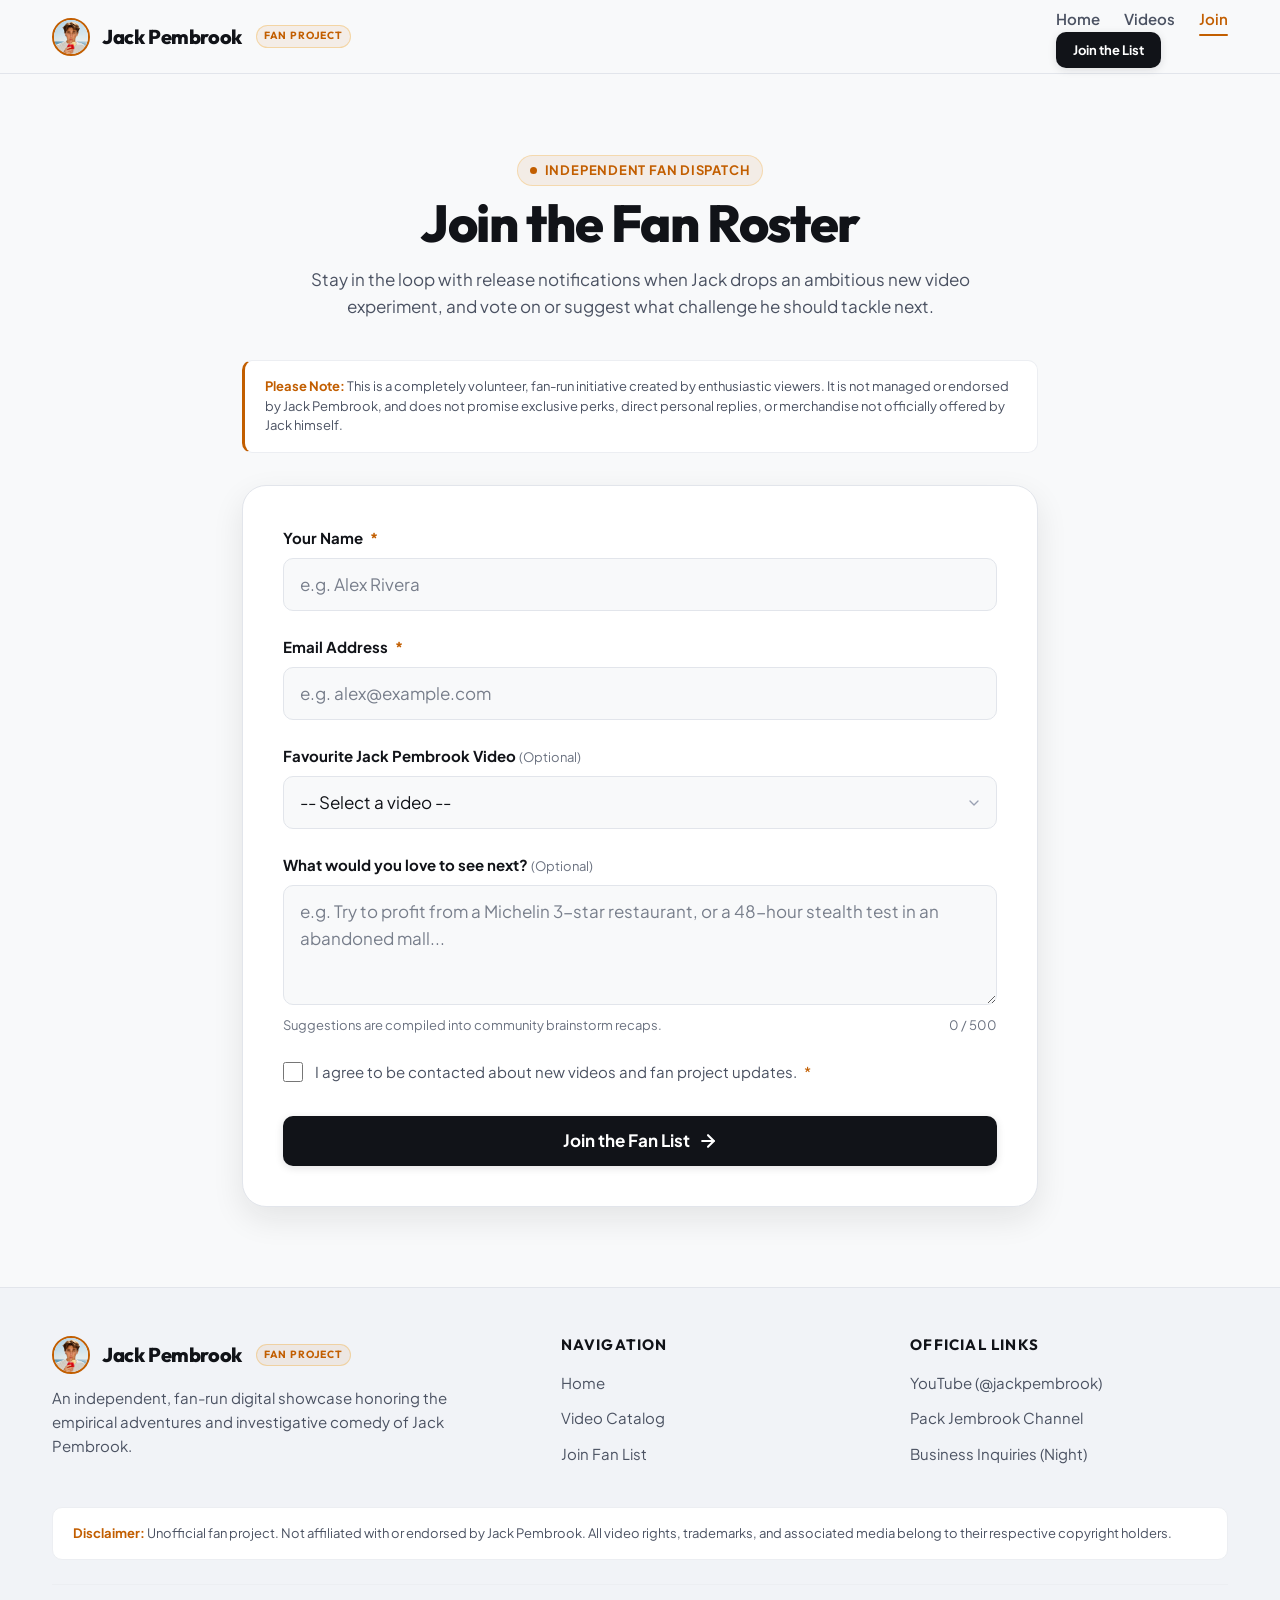
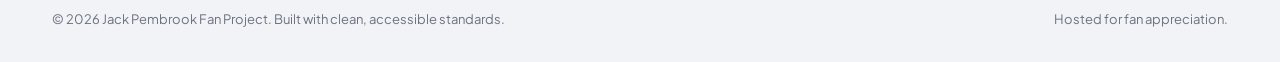
==== join.html @ 9b34ec85 "Initial project upload" ====
<!DOCTYPE html>
<html lang="en">
<head>
  <meta charset="UTF-8">
  <meta name="viewport" content="width=device-width, initial-scale=1.0">
  <title>Join the Fan Community &amp; Suggest Ideas — Jack Pembrook Fan Platform</title>
  <meta name="description" content="Sign up for independent fan alerts, get heads-up notifications on new Jack Pembrook video drops, and suggest future challenge experiments.">
  <meta name="theme-color" content="#08090d">

  <!-- Open Graph / Social Meta -->
  <meta property="og:type" content="website">
  <meta property="og:title" content="Join the Fan Community — Jack Pembrook Fan Platform">
  <meta property="og:description" content="Get upload alerts and suggest the next audacious experiment on the independent Jack Pembrook fan roster.">
  <meta property="og:image" content="https://i.ytimg.com/vi/x3JOMDVdG5E/hqdefault.jpg">
  <meta name="twitter:card" content="summary_large_image">
  <meta name="twitter:title" content="Join the Fan Community — Jack Pembrook Fan Platform">
  <meta name="twitter:description" content="Get upload alerts and suggest future video ideas.">
  <meta name="twitter:image" content="https://i.ytimg.com/vi/x3JOMDVdG5E/hqdefault.jpg">

  <!-- Favicon -->
  <link rel="icon" type="image/svg+xml" href="assets/img/favicon.svg">

  <!-- Typography: Preconnect for Google Fonts -->
  <link rel="preconnect" href="https://fonts.googleapis.com">
  <link rel="preconnect" href="https://fonts.gstatic.com" crossorigin>
  <link href="https://fonts.googleapis.com/css2?family=Outfit:wght@700;800;900&family=Plus+Jakarta+Sans:wght@400;500;600;700&display=swap" rel="stylesheet">

  <!-- Stylesheet -->
  <link rel="stylesheet" href="assets/css/styles.css">
</head>
<body>
  <!-- Accessible Skip Link -->
  <a href="#main" class="skip-link">Skip to main content</a>

  <!-- Header & Navigation -->
  <header class="site-header" role="banner">
    <div class="container nav-wrap">
      <a href="index.html" class="brand" aria-label="Jack Pembrook Fan Platform Home">
        <img src="assets/img/avatar.jpg" alt="" class="brand-avatar" width="38" height="38" loading="eager" decoding="async" fetchpriority="high">
        <span>Jack Pembrook</span>
        <span class="brand-tag">Fan Project</span>
      </a>

      <!-- Mobile Navigation Toggle Button -->
      <button class="nav-toggle" type="button" aria-expanded="false" aria-controls="primary-nav" aria-label="Open menu">
        <svg width="24" height="24" viewBox="0 0 24 24" fill="none" stroke="currentColor" stroke-width="2" stroke-linecap="round" stroke-linejoin="round" aria-hidden="true">
          <line x1="3" y1="12" x2="21" y2="12"></line>
          <line x1="3" y1="6" x2="21" y2="6"></line>
          <line x1="3" y1="18" x2="21" y2="18"></line>
        </svg>
      </button>

      <!-- Nav Menu -->
      <nav id="primary-nav" class="nav-menu" role="navigation" aria-label="Primary Navigation">
        <ul class="nav-links">
          <li><a href="index.html" class="nav-link">Home</a></li>
          <li><a href="videos.html" class="nav-link">Videos</a></li>
          <li><a href="join.html" class="nav-link" aria-current="page">Join</a></li>
        </ul>
        <div class="nav-cta-desktop">
          <a href="join.html" class="btn btn--primary btn--sm" aria-current="page">Join the List</a>
        </div>
      </nav>
    </div>
  </header>

  <!-- Main Content -->
  <main id="main" tabindex="-1">
    <section class="section" aria-labelledby="join-page-title">
      <div class="container container--narrow">
        <div class="section-head section-head--center reveal">
          <div class="badge">
            <span class="badge-dot" aria-hidden="true"></span>
            Independent Fan Dispatch
          </div>
          <h1 id="join-page-title" class="section-title">Join the Fan Roster</h1>
          <p class="section-desc">
            Stay in the loop with release notifications when Jack drops an ambitious new video experiment, and vote on or suggest what challenge he should tackle next.
          </p>
        </div>

        <!-- Clarification Banner -->
        <div class="footer-disclaimer-card reveal" style="margin-bottom: var(--space-8); border-left: 3px solid var(--color-accent);">
          <strong>Please Note:</strong> This is a completely volunteer, fan-run initiative created by enthusiastic viewers. It is not managed or endorsed by Jack Pembrook, and does not promise exclusive perks, direct personal replies, or merchandise not officially offered by Jack himself.
        </div>

        <!-- Form Card Container -->
        <div class="form-shell reveal" id="form-shell">
          <!-- Live Status Announcer for Screen Readers & Inline Alerts -->
          <div id="form-status" class="form-alert" role="status" aria-live="polite" aria-atomic="true"></div>

          <!-- Semantic Netlify-ready Progressive Enhancement Form -->
          <form id="join-form" name="fan-signup" method="POST" action="/api/submit" data-netlify="true" netlify-honeypot="bot-field" novalidate aria-labelledby="form-heading">
            <h2 id="form-heading" class="visually-hidden">Fan Registration Form</h2>

            <!-- Netlify Form Name -->
            <input type="hidden" name="form-name" value="fan-signup">

            <!-- Honeypot Field for Spam Prevention (Hidden visually & from assistive tech) -->
            <div class="visually-hidden" aria-hidden="true">
              <label for="bot-field">Do not fill this field if you are human:</label>
              <input type="text" id="bot-field" name="bot-field" tabindex="-1" autocomplete="off">
            </div>

            <!-- Field 1: Full Name -->
            <div class="form-group">
              <label for="name" class="form-label">
                <span>Your Name <span class="form-label-required" aria-hidden="true">*</span></span>
              </label>
              <input type="text" id="name" name="name" class="form-input" required autocomplete="name" placeholder="e.g. Alex Rivera" aria-describedby="name-error">
              <p id="name-error" class="form-error-msg" role="alert" aria-live="assertive"></p>
            </div>

            <!-- Field 2: Email Address -->
            <div class="form-group">
              <label for="email" class="form-label">
                <span>Email Address <span class="form-label-required" aria-hidden="true">*</span></span>
              </label>
              <input type="email" id="email" name="email" class="form-input" required autocomplete="email" placeholder="e.g. alex@example.com" aria-describedby="email-error">
              <p id="email-error" class="form-error-msg" role="alert" aria-live="assertive"></p>
            </div>

            <!-- Field 3: Favourite Video (Static HTML Options) -->
            <div class="form-group">
              <label for="favourite-video" class="form-label">
                <span>Favourite Jack Pembrook Video <span style="font-size: var(--fs-xs); color: var(--color-text-faint); font-weight: 400;">(Optional)</span></span>
              </label>
              <select id="favourite-video" name="favourite-video" class="form-select" aria-describedby="favourite-video-hint">
                <option value="">-- Select a video --</option>
                <option value="Can You Profit From an All Inclusive Hotel?">Can You Profit From an All Inclusive Hotel?</option>
                <option value="I Secretly Built a House in the Richest Neighborhood">I Secretly Built a House in the Richest Neighborhood</option>
                <option value="How Long Can You Live in a Casino For Free?">How Long Can You Live in a Casino For Free?</option>
                <option value="I Took the 'X-Rated' Adult Only Cruise">I Took the "X-Rated" Adult Only Cruise</option>
                <option value="I Tricked My City With a Fake Monster">I Tricked My City With a Fake Monster</option>
                <option value="How Many Countries Can You Visit Without Sleeping?">How Many Countries Can You Visit Without Sleeping?</option>
                <option value="Can You Profit From a First Class Flight?">Can You Profit From a First Class Flight?</option>
                <option value="I Stealth Camped Outside North Korea">I Stealth Camped Outside North Korea</option>
                <option value="I Tested Scams to Make Money">I Tested Scams to Make Money</option>
                <option value="I Acted Rich vs Poor to See if I Was Treated Differently">I Acted Rich vs Poor to See if I Was Treated Differently</option>
                <option value="Can You Profit From an All Inclusive Cruise?">Can You Profit From an All Inclusive Cruise?</option>
                <option value="I Tested Ridiculous Knock Off Products">I Tested Ridiculous Knock Off Products</option>
                <option value="Another one">Another one (from earlier uploads or Pack Jembrook)</option>
              </select>
              <div id="favourite-video-hint" class="visually-hidden">Choose your favorite video from the list or select Another one.</div>
            </div>

            <!-- Field 4: Suggestion Textarea with Live Counter -->
            <div class="form-group">
              <label for="suggestion" class="form-label">
                <span>What would you love to see next? <span style="font-size: var(--fs-xs); color: var(--color-text-faint); font-weight: 400;">(Optional)</span></span>
              </label>
              <textarea id="suggestion" name="suggestion" class="form-textarea" maxlength="500" placeholder="e.g. Try to profit from a Michelin 3-star restaurant, or a 48-hour stealth test in an abandoned mall..." aria-describedby="suggestion-counter suggestion-error"></textarea>
              <div class="form-meta-row">
                <span id="suggestion-counter" class="form-meta-hint">Suggestions are compiled into community brainstorm recaps.</span>
                <span id="suggestion-count" aria-live="polite" aria-atomic="true">0 / 500</span>
              </div>
              <p id="suggestion-error" class="form-error-msg" role="alert" aria-live="assertive"></p>
            </div>

            <!-- Field 5: Consent Checkbox -->
            <div class="form-group" style="margin-top: var(--space-6);">
              <label class="form-checkbox-label" for="consent">
                <input type="checkbox" id="consent" name="consent" class="form-checkbox" required aria-describedby="consent-error">
                <span>I agree to be contacted about new videos and fan project updates. <span class="form-label-required" aria-hidden="true">*</span></span>
              </label>
              <p id="consent-error" class="form-error-msg" role="alert" aria-live="assertive"></p>
            </div>

            <!-- Submit Button -->
            <div style="margin-top: var(--space-8);">
              <button type="submit" class="btn btn--primary btn--block" style="min-height: 50px; font-size: var(--fs-base);">
                <span>Join the Fan List</span>
                <svg width="20" height="20" viewBox="0 0 24 24" fill="none" stroke="currentColor" stroke-width="2.5" stroke-linecap="round" stroke-linejoin="round" aria-hidden="true">
                  <line x1="5" y1="12" x2="19" y2="12"></line>
                  <polyline points="12 5 19 12 12 19"></polyline>
                </svg>
              </button>
            </div>
          </form>
        </div>
      </div>
    </section>
  </main>

  <!-- Site Footer -->
  <footer class="site-footer" role="contentinfo">
    <div class="container">
      <div class="footer-top">
        <div>
          <a href="index.html" class="brand" aria-label="Jack Pembrook Fan Platform Home">
            <img src="assets/img/avatar.jpg" alt="" class="brand-avatar" width="38" height="38" loading="lazy" decoding="async">
            <span>Jack Pembrook</span>
            <span class="brand-tag">Fan Project</span>
          </a>
          <p class="footer-brand-desc">
            An independent, fan-run digital showcase honoring the empirical adventures and investigative comedy of Jack Pembrook.
          </p>
        </div>

        <div>
          <h2 class="footer-col-title">Navigation</h2>
          <ul class="footer-nav-list">
            <li><a href="index.html" class="footer-nav-link">Home</a></li>
            <li><a href="videos.html" class="footer-nav-link">Video Catalog</a></li>
            <li><a href="join.html" class="footer-nav-link">Join Fan List</a></li>
          </ul>
        </div>

        <div>
          <h2 class="footer-col-title">Official Links</h2>
          <ul class="footer-nav-list">
            <li><a href="https://www.youtube.com/@jackpembrook" class="footer-nav-link" target="_blank" rel="noopener noreferrer">YouTube (@jackpembrook)</a></li>
            <li><a href="https://www.youtube.com/@packjembrook" class="footer-nav-link" target="_blank" rel="noopener noreferrer">Pack Jembrook Channel</a></li>
            <li><a href="mailto:Jack.Pembrook@night.co" class="footer-nav-link">Business Inquiries (Night)</a></li>
          </ul>
        </div>
      </div>

      <!-- Required Unofficial Disclaimer Card -->
      <div class="footer-disclaimer-card">
        <strong>Disclaimer:</strong> Unofficial fan project. Not affiliated with or endorsed by Jack Pembrook. All video rights, trademarks, and associated media belong to their respective copyright holders.
      </div>

      <div class="footer-bottom">
        <span>&copy; 2026 Jack Pembrook Fan Project. Built with clean, accessible standards.</span>
        <span>Hosted for fan appreciation.</span>
      </div>
    </div>
  </footer>

  <!-- Main & Form Scripts -->
  <script src="assets/js/main.js"></script>
  <script src="assets/js/form.js"></script>
</body>
</html>
---- assets/css/styles.css ----
/* ==========================================================================
   JACK PEMBROOK FAN PLATFORM — PRODUCTION DESIGN SYSTEM
   Elevated, high-contrast, empirical adventure aesthetic.
   Zero framework. Pure modern CSS.
   ========================================================================== */

:root {
  /* --- Colour Tokens (Editorial Light Theme - Anti-Slop, High Contrast) --- */
  --color-bg: #f8f9fa;
  --color-bg-alt: #f1f3f7;
  --color-surface: #ffffff;
  --color-surface-hover: #fcfcfd;
  --color-surface-active: #f1f3f7;
  --color-border: #e2e5eb;
  --color-border-subtle: #eceef2;
  --color-border-focus: #111318;

  --color-text-main: #111318;
  --color-text-muted: #4b5262;
  --color-text-faint: #6b7280;
  --color-text-inverse: #ffffff;

  --color-accent: #c25e00;
  --color-accent-hover: #9a4a00;
  --color-accent-dim: rgba(194, 94, 0, 0.08);
  --color-accent-glow: rgba(194, 94, 0, 0.18);

  --color-success: #059669;
  --color-success-bg: rgba(5, 150, 105, 0.08);
  --color-error: #dc2626;
  --color-error-bg: rgba(220, 38, 38, 0.08);

  /* --- Typography --- */
  --font-display: "Outfit", -apple-system, BlinkMacSystemFont, "Segoe UI", Roboto, sans-serif;
  --font-body: "Plus Jakarta Sans", -apple-system, BlinkMacSystemFont, "Segoe UI", Roboto, sans-serif;

  /* Fluid typography scale */
  --fs-xs: clamp(0.75rem, 0.72rem + 0.18vw, 0.8125rem);
  --fs-sm: clamp(0.875rem, 0.82rem + 0.28vw, 0.9375rem);
  --fs-base: clamp(1rem, 0.96rem + 0.32vw, 1.0625rem);
  --fs-md: clamp(1.125rem, 1.05rem + 0.45vw, 1.25rem);
  --fs-lg: clamp(1.35rem, 1.2rem + 0.75vw, 1.625rem);
  --fs-xl: clamp(1.75rem, 1.5rem + 1.25vw, 2.25rem);
  --fs-2xl: clamp(2.25rem, 1.85rem + 2vw, 3.25rem);
  --fs-3xl: clamp(2.75rem, 2.2rem + 3.2vw, 4.5rem);

  /* --- Spacing System (4px / 8px scale) --- */
  --space-1: 0.25rem;  /* 4px */
  --space-2: 0.5rem;   /* 8px */
  --space-3: 0.75rem;  /* 12px */
  --space-4: 1rem;     /* 16px */
  --space-5: 1.25rem;  /* 20px */
  --space-6: 1.5rem;   /* 24px */
  --space-8: 2rem;     /* 32px */
  --space-10: 2.5rem;  /* 40px */
  --space-12: 3rem;    /* 48px */
  --space-16: 4rem;    /* 64px */
  --space-20: 5rem;    /* 80px */
  --space-24: 6rem;    /* 96px */

  /* --- Radii & Shadows --- */
  --radius-sm: 6px;
  --radius-md: 10px;
  --radius-lg: 16px;
  --radius-xl: 24px;
  --radius-full: 9999px;

  --shadow-sm: 0 1px 3px rgba(17, 19, 24, 0.05);
  --shadow-md: 0 4px 16px rgba(17, 19, 24, 0.07);
  --shadow-lg: 0 12px 32px rgba(17, 19, 24, 0.09);
  --shadow-glow: 0 0 20px var(--color-accent-glow);

  /* --- Motion Tokens --- */
  --transition-fast: 160ms cubic-bezier(0.16, 1, 0.3, 1);
  --transition-normal: 260ms cubic-bezier(0.16, 1, 0.3, 1);
  --transition-slow: 450ms cubic-bezier(0.16, 1, 0.3, 1);

  /* --- Layout Layout Max Widths --- */
  --container-max: 1240px;
  --container-narrow: 860px;
  --header-height: 74px;
}

/* ==========================================================================
   CSS RESET & CORE
   ========================================================================== */
*, *::before, *::after {
  box-sizing: border-box;
  margin: 0;
  padding: 0;
}

html {
  font-size: 100%;
  scroll-behavior: smooth;
  -webkit-text-size-adjust: 100%;
}

body {
  font-family: var(--font-body);
  font-size: var(--fs-base);
  line-height: 1.6;
  color: var(--color-text-main);
  background-color: var(--color-bg);
  min-height: 100vh;
  display: flex;
  flex-direction: column;
  overflow-x: hidden;
  text-rendering: optimizeLegibility;
  -webkit-font-smoothing: antialiased;
}

img, svg {
  display: block;
  max-width: 100%;
  height: auto;
}

a {
  color: inherit;
  text-decoration: none;
  transition: color var(--transition-fast);
}

button, input, select, textarea {
  font: inherit;
  color: inherit;
}

::selection {
  background-color: var(--color-accent);
  color: var(--color-text-inverse);
}

input::placeholder,
textarea::placeholder {
  color: var(--color-text-faint);
  opacity: 0.9;
}

/* ==========================================================================
   ACCESSIBILITY: FOCUS & SKIP LINK
   ========================================================================== */
:focus-visible {
  outline: 2px solid var(--color-accent);
  outline-offset: 3px;
}

.skip-link {
  position: absolute;
  top: -100px;
  left: var(--space-4);
  background: var(--color-accent);
  color: var(--color-text-inverse);
  font-weight: 700;
  padding: var(--space-3) var(--space-6);
  border-radius: var(--radius-md);
  z-index: 10000;
  transition: top var(--transition-fast);
}

.skip-link:focus,
.skip-link:focus-visible {
  top: var(--space-4);
}

.visually-hidden {
  position: absolute !important;
  width: 1px !important;
  height: 1px !important;
  padding: 0 !important;
  margin: -1px !important;
  overflow: hidden !important;
  clip: rect(0, 0, 0, 0) !important;
  white-space: nowrap !important;
  border: 0 !important;
}

/* ==========================================================================
   LAYOUT CONTAINERS & UTILITIES
   ========================================================================== */
.container {
  width: 100%;
  max-width: var(--container-max);
  margin-inline: auto;
  padding-inline: var(--space-4);
}

@media (min-width: 768px) {
  .container {
    padding-inline: var(--space-6);
  }
}

@media (min-width: 1200px) {
  .container {
    padding-inline: var(--space-8);
  }
}

.container--narrow {
  max-width: var(--container-narrow);
}

.section {
  padding-block: var(--space-16);
}

@media (min-width: 768px) {
  .section {
    padding-block: var(--space-20);
  }
}

/* ==========================================================================
   HEADER & NAVIGATION
   ========================================================================== */
.site-header {
  position: sticky;
  top: 0;
  z-index: 1000;
  background-color: rgba(248, 249, 250, 0.92);
  backdrop-filter: blur(14px);
  -webkit-backdrop-filter: blur(14px);
  border-bottom: 1px solid var(--color-border);
  height: var(--header-height);
  display: flex;
  align-items: center;
}

.nav-wrap {
  display: flex;
  align-items: center;
  justify-content: space-between;
  width: 100%;
}

.brand {
  display: flex;
  align-items: center;
  gap: var(--space-3);
  font-family: var(--font-display);
  font-weight: 800;
  font-size: var(--fs-md);
  letter-spacing: -0.02em;
}

.brand-avatar {
  width: 38px;
  height: 38px;
  border-radius: var(--radius-full);
  border: 2px solid var(--color-accent);
  object-fit: cover;
}

.brand-tag {
  display: inline-block;
  font-size: 0.65rem;
  font-weight: 700;
  text-transform: uppercase;
  letter-spacing: 0.08em;
  background-color: var(--color-accent-dim);
  color: var(--color-accent);
  padding: 2px 7px;
  border-radius: var(--radius-full);
  border: 1px solid rgba(245, 158, 11, 0.3);
  margin-left: 2px;
}

.nav-links {
  display: flex;
  align-items: center;
  list-style: none;
  gap: var(--space-6);
}

.nav-link {
  font-size: var(--fs-sm);
  font-weight: 600;
  color: var(--color-text-muted);
  position: relative;
  padding: var(--space-2) 0;
  transition: color var(--transition-fast);
}

.nav-link:hover {
  color: var(--color-text-main);
}

.nav-link[aria-current="page"] {
  color: var(--color-accent);
}

.nav-link[aria-current="page"]::after {
  content: "";
  position: absolute;
  bottom: 0;
  left: 0;
  width: 100%;
  height: 2px;
  background-color: var(--color-accent);
  border-radius: var(--radius-full);
}

.nav-cta-desktop {
  display: flex;
  align-items: center;
  gap: var(--space-4);
}

.nav-toggle {
  display: none;
  background: transparent;
  border: 1px solid var(--color-border);
  border-radius: var(--radius-md);
  padding: var(--space-2);
  color: var(--color-text-main);
  cursor: pointer;
  min-width: 44px;
  min-height: 44px;
  align-items: center;
  justify-content: center;
}

/* Mobile Nav Styles */
@media (max-width: 840px) {
  .nav-toggle {
    display: flex;
  }

  .nav-menu {
    position: fixed;
    top: var(--header-height);
    left: 0;
    width: 100%;
    background-color: var(--color-surface);
    border-bottom: 1px solid var(--color-border);
    padding: var(--space-6);
    flex-direction: column;
    gap: var(--space-4);
    box-shadow: var(--shadow-lg);
    transform: translateY(-110%);
    opacity: 0;
    visibility: hidden;
    transition: transform var(--transition-normal), opacity var(--transition-normal), visibility var(--transition-normal);
  }

  .nav-menu.is-active {
    transform: translateY(0);
    opacity: 1;
    visibility: visible;
  }

  .nav-links {
    flex-direction: column;
    align-items: flex-start;
    width: 100%;
    gap: var(--space-3);
  }

  .nav-link {
    font-size: var(--fs-md);
    width: 100%;
    padding: var(--space-2) 0;
  }

  .nav-cta-desktop {
    width: 100%;
    margin-top: var(--space-2);
  }

  .nav-cta-desktop .btn {
    width: 100%;
    text-align: center;
    justify-content: center;
  }
}

/* ==========================================================================
   BUTTONS & BADGES
   ========================================================================== */
.btn {
  display: inline-flex;
  align-items: center;
  justify-content: center;
  gap: var(--space-2);
  min-height: 44px;
  padding: var(--space-3) var(--space-6);
  border-radius: var(--radius-md);
  font-weight: 700;
  font-size: var(--fs-sm);
  line-height: 1;
  cursor: pointer;
  border: 1px solid transparent;
  transition: background-color var(--transition-fast), border-color var(--transition-fast), transform var(--transition-fast), box-shadow var(--transition-fast);
  text-decoration: none;
}

.btn:active {
  transform: translateY(1px);
}

.btn--primary {
  background-color: #111318;
  color: #ffffff;
  box-shadow: 0 2px 8px rgba(17, 19, 24, 0.12);
}

.btn--primary:hover {
  background-color: var(--color-accent);
  color: #ffffff;
  box-shadow: 0 4px 14px rgba(194, 94, 0, 0.25);
}

.btn--secondary {
  background-color: var(--color-surface);
  color: var(--color-text-main);
  border-color: var(--color-border);
}

.btn--secondary:hover {
  background-color: var(--color-surface-hover);
  border-color: #111318;
  color: #111318;
}

.btn--sm {
  min-height: 36px;
  padding: var(--space-2) var(--space-4);
  font-size: var(--fs-xs);
}

.btn--block {
  width: 100%;
}

.badge {
  display: inline-flex;
  align-items: center;
  gap: var(--space-2);
  font-size: var(--fs-xs);
  font-weight: 700;
  text-transform: uppercase;
  letter-spacing: 0.06em;
  padding: var(--space-1) var(--space-3);
  border-radius: var(--radius-full);
  background-color: var(--color-accent-dim);
  color: var(--color-accent);
  border: 1px solid rgba(245, 158, 11, 0.25);
}

.badge-dot {
  width: 7px;
  height: 7px;
  border-radius: var(--radius-full);
  background-color: var(--color-accent);
}

/* ==========================================================================
   TYPOGRAPHY & SECTION HEADINGS
   ========================================================================== */
h1, h2, h3, h4 {
  font-family: var(--font-display);
  font-weight: 800;
  line-height: 1.15;
  letter-spacing: -0.025em;
  color: var(--color-text-main);
}

.section-head {
  margin-bottom: var(--space-10);
}

.section-head--center {
  text-align: center;
  max-width: 680px;
  margin-inline: auto;
}

.section-title {
  font-size: var(--fs-2xl);
  margin-top: var(--space-2);
  margin-bottom: var(--space-3);
}

.section-desc {
  font-size: var(--fs-base);
  color: var(--color-text-muted);
  max-width: 62ch;
}

.section-head--center .section-desc {
  margin-inline: auto;
}

/* ==========================================================================
   HOME: HERO SECTION
   ========================================================================== */
.hero {
  padding-top: var(--space-12);
  padding-bottom: var(--space-16);
  position: relative;
  overflow: hidden;
}

.hero-grid {
  display: grid;
  grid-template-columns: 1fr;
  gap: var(--space-10);
  align-items: center;
}

@media (min-width: 960px) {
  .hero-grid {
    grid-template-columns: 1.15fr 0.85fr;
    gap: var(--space-12);
  }
}

.hero-content {
  display: flex;
  flex-direction: column;
  gap: var(--space-6);
}

.hero-title {
  font-size: var(--fs-3xl);
  letter-spacing: -0.035em;
  line-height: 1.05;
}

.hero-title .text-accent {
  color: var(--color-accent);
  display: inline-block;
}

.hero-lead {
  font-size: var(--fs-md);
  color: var(--color-text-muted);
  max-width: 54ch;
  line-height: 1.55;
}

.hero-actions {
  display: flex;
  flex-wrap: wrap;
  gap: var(--space-4);
  align-items: center;
}

/* Verified Metrics Strip */
.stats-strip {
  display: grid;
  grid-template-columns: repeat(3, 1fr);
  gap: var(--space-3);
  padding-top: var(--space-4);
  border-top: 1px solid var(--color-border);
}

.stat-item {
  display: flex;
  flex-direction: column;
}

.stat-number {
  font-family: var(--font-display);
  font-size: var(--fs-lg);
  font-weight: 800;
  color: var(--color-text-main);
  letter-spacing: -0.02em;
}

.stat-label {
  font-size: var(--fs-xs);
  color: var(--color-text-faint);
  font-weight: 600;
  text-transform: uppercase;
  letter-spacing: 0.05em;
}

/* Hero Visual Composition */
.hero-visual {
  position: relative;
}

.hero-card-stack {
  position: relative;
  border-radius: var(--radius-xl);
  background: var(--color-surface);
  border: 1px solid var(--color-border);
  padding: var(--space-6);
  box-shadow: var(--shadow-md);
}

.hero-avatar-frame {
  position: relative;
  display: flex;
  align-items: center;
  gap: var(--space-4);
  padding-bottom: var(--space-5);
  border-bottom: 1px solid var(--color-border-subtle);
}

.hero-avatar-img {
  width: 72px;
  height: 72px;
  border-radius: var(--radius-lg);
  object-fit: cover;
  border: 2px solid var(--color-accent);
}

.hero-profile-info {
  display: flex;
  flex-direction: column;
}

.hero-profile-name {
  font-size: var(--fs-md);
  font-weight: 800;
}

.hero-profile-handle {
  font-size: var(--fs-xs);
  color: var(--color-accent);
  font-family: monospace;
}

.hero-profile-tagline {
  font-size: var(--fs-xs);
  color: var(--color-text-muted);
  margin-top: var(--space-1);
}

.hero-feature-preview {
  margin-top: var(--space-5);
  border-radius: var(--radius-md);
  overflow: hidden;
  border: 1px solid var(--color-border-subtle);
  background-color: var(--color-bg);
}

.hero-feature-caption {
  padding: var(--space-3) var(--space-4);
  display: flex;
  justify-content: space-between;
  align-items: center;
  font-size: var(--fs-xs);
  color: var(--color-text-muted);
}

.hero-tag-pill {
  font-size: 0.7rem;
  background-color: var(--color-accent-dim);
  color: var(--color-accent);
  padding: 2px 8px;
  border-radius: var(--radius-full);
  font-weight: 700;
}

/* ==========================================================================
   LITE EMBED FACADE (High Performance Video Player)
   Zero iframe loaded until clicked!
   ========================================================================== */
.lite-embed {
  position: relative;
  width: 100%;
  aspect-ratio: 16 / 9;
  background-color: #000;
  border: none;
  padding: 0;
  cursor: pointer;
  overflow: hidden;
  border-radius: inherit;
  display: flex;
  align-items: center;
  justify-content: center;
}

.lite-embed img {
  position: absolute;
  top: 0;
  left: 0;
  width: 100%;
  height: 100%;
  object-fit: cover;
  transition: transform var(--transition-normal), filter var(--transition-normal);
}

.lite-embed::after {
  content: "";
  position: absolute;
  inset: 0;
  background: linear-gradient(180deg, rgba(8, 9, 13, 0.15) 0%, rgba(8, 9, 13, 0.6) 100%);
  pointer-events: none;
}

.lite-embed:hover img {
  transform: scale(1.03);
  filter: brightness(1.05);
}

.lite-embed-play {
  position: relative;
  z-index: 2;
  width: 64px;
  height: 64px;
  background-color: rgba(14, 17, 24, 0.88);
  border: 2px solid var(--color-accent);
  border-radius: var(--radius-full);
  display: flex;
  align-items: center;
  justify-content: center;
  color: var(--color-accent);
  box-shadow: 0 4px 20px rgba(0, 0, 0, 0.5);
  transition: transform var(--transition-fast), background-color var(--transition-fast), color var(--transition-fast);
}

.lite-embed:hover .lite-embed-play,
.lite-embed:focus-visible .lite-embed-play {
  transform: scale(1.1);
  background-color: var(--color-accent);
  color: var(--color-text-inverse);
  box-shadow: var(--shadow-glow);
}

.lite-embed-play svg {
  width: 26px;
  height: 26px;
  margin-left: 3px;
  fill: currentColor;
}

.lite-embed iframe {
  position: absolute;
  top: 0;
  left: 0;
  width: 100%;
  height: 100%;
  border: none;
  z-index: 5;
}

/* Featured Video Hero Box */
.featured-video-wrapper {
  background-color: var(--color-surface);
  border: 1px solid var(--color-border);
  border-radius: var(--radius-xl);
  overflow: hidden;
  box-shadow: var(--shadow-lg);
  display: grid;
  grid-template-columns: 1fr;
}

@media (min-width: 900px) {
  .featured-video-wrapper {
    grid-template-columns: 1.5fr 1fr;
  }
}

.featured-video-meta {
  padding: var(--space-8);
  display: flex;
  flex-direction: column;
  justify-content: center;
  gap: var(--space-4);
}

.featured-video-title {
  font-size: var(--fs-xl);
}

.featured-video-desc {
  font-size: var(--fs-base);
  color: var(--color-text-muted);
}

/* ==========================================================================
   VIDEO CARD GRID & COMPONENTS
   ========================================================================== */
.video-grid {
  display: grid;
  grid-template-columns: 1fr;
  gap: var(--space-6);
}

@media (min-width: 640px) {
  .video-grid {
    grid-template-columns: repeat(2, 1fr);
  }
}

@media (min-width: 1024px) {
  .video-grid {
    grid-template-columns: repeat(3, 1fr);
  }
}

.video-card {
  background-color: var(--color-surface);
  border: 1px solid var(--color-border);
  border-radius: var(--radius-lg);
  overflow: hidden;
  display: flex;
  flex-direction: column;
  transition: transform var(--transition-normal), border-color var(--transition-normal), box-shadow var(--transition-normal);
}

.video-card:hover {
  transform: translateY(-4px);
  border-color: rgba(245, 158, 11, 0.4);
  box-shadow: var(--shadow-md);
}

.video-card-thumb-wrap {
  position: relative;
  width: 100%;
  aspect-ratio: 16 / 9;
  background-color: #000;
  overflow: hidden;
}

.video-card-content {
  padding: var(--space-5);
  display: flex;
  flex-direction: column;
  flex-grow: 1;
  gap: var(--space-3);
}

.video-card-tag {
  font-size: 0.7rem;
  font-weight: 700;
  text-transform: uppercase;
  color: var(--color-accent);
  letter-spacing: 0.05em;
}

.video-card-title {
  font-size: var(--fs-md);
  font-weight: 700;
  line-height: 1.3;
  color: var(--color-text-main);
}

.video-card-desc {
  font-size: var(--fs-sm);
  color: var(--color-text-muted);
  line-height: 1.5;
  margin-top: auto;
}

.video-card-actions {
  display: flex;
  align-items: center;
  justify-content: space-between;
  padding-top: var(--space-3);
  border-top: 1px solid var(--color-border-subtle);
  margin-top: var(--space-2);
}

.video-card-link {
  font-size: var(--fs-xs);
  font-weight: 700;
  color: var(--color-accent);
  display: inline-flex;
  align-items: center;
  gap: var(--space-1);
}

.video-card-link:hover {
  color: var(--color-accent-hover);
  text-decoration: underline;
}

/* ==========================================================================
   ABOUT THE CHANNEL / VERIFIED DOSSIER
   ========================================================================== */
.about-grid {
  display: grid;
  grid-template-columns: 1fr;
  gap: var(--space-8);
}

@media (min-width: 860px) {
  .about-grid {
    grid-template-columns: 1fr 1fr;
    gap: var(--space-10);
  }
}

.about-card {
  background-color: var(--color-surface);
  border: 1px solid var(--color-border);
  border-radius: var(--radius-xl);
  padding: var(--space-8);
  display: flex;
  flex-direction: column;
  gap: var(--space-4);
}

.about-card-title {
  font-size: var(--fs-lg);
  display: flex;
  align-items: center;
  gap: var(--space-3);
}

.about-list {
  list-style: none;
  display: flex;
  flex-direction: column;
  gap: var(--space-3);
}

.about-list-item {
  display: flex;
  align-items: flex-start;
  gap: var(--space-3);
  font-size: var(--fs-sm);
  color: var(--color-text-muted);
}

.about-list-icon {
  width: 18px;
  height: 18px;
  color: var(--color-accent);
  flex-shrink: 0;
  margin-top: 3px;
}

/* ==========================================================================
   CALL TO ACTION BAND
   ========================================================================== */
.cta-band {
  background: linear-gradient(135deg, var(--color-surface) 0%, var(--color-bg-alt) 100%);
  border: 1px solid var(--color-border);
  border-radius: var(--radius-xl);
  padding: var(--space-12) var(--space-6);
  text-align: center;
  box-shadow: var(--shadow-lg);
  display: flex;
  flex-direction: column;
  align-items: center;
  gap: var(--space-6);
}

.cta-band-title {
  font-size: var(--fs-2xl);
  max-width: 22ch;
}

.cta-band-desc {
  font-size: var(--fs-base);
  color: var(--color-text-muted);
  max-width: 50ch;
}

/* ==========================================================================
   FORM COMPONENTS (join.html)
   ========================================================================== */
.form-shell {
  background-color: var(--color-surface);
  border: 1px solid var(--color-border);
  border-radius: var(--radius-xl);
  padding: var(--space-8);
  box-shadow: var(--shadow-lg);
}

@media (min-width: 768px) {
  .form-shell {
    padding: var(--space-10);
  }
}

.form-group {
  display: flex;
  flex-direction: column;
  gap: var(--space-2);
  margin-bottom: var(--space-6);
}

.form-label {
  font-size: var(--fs-sm);
  font-weight: 700;
  color: var(--color-text-main);
  display: flex;
  align-items: center;
  justify-content: space-between;
}

.form-label-required {
  color: var(--color-accent);
  margin-left: var(--space-1);
}

.form-input,
.form-select,
.form-textarea {
  width: 100%;
  min-height: 48px;
  background-color: var(--color-bg);
  border: 1px solid var(--color-border);
  border-radius: var(--radius-md);
  padding: var(--space-3) var(--space-4);
  font-size: var(--fs-base);
  color: var(--color-text-main);
  transition: border-color var(--transition-fast), box-shadow var(--transition-fast);
}

.form-input:focus,
.form-select:focus,
.form-textarea:focus {
  border-color: var(--color-border-focus);
  box-shadow: 0 0 0 3px var(--color-accent-dim);
  outline: none;
}

.form-input[aria-invalid="true"],
.form-select[aria-invalid="true"],
.form-textarea[aria-invalid="true"] {
  border-color: var(--color-error);
  box-shadow: 0 0 0 3px var(--color-error-bg);
}

.form-select {
  cursor: pointer;
  appearance: none;
  background-image: url("data:image/svg+xml,%3Csvg xmlns='http://www.w3.org/2000/svg' width='16' height='16' viewBox='0 0 24 24' fill='none' stroke='%239aa1b2' stroke-width='2' stroke-linecap='round' stroke-linejoin='round'%3E%3Cpolyline points='6 9 12 15 18 9'%3E%3C/polyline%3E%3C/svg%3E");
  background-repeat: no-repeat;
  background-position: right 14px center;
  padding-right: 40px;
}

.form-textarea {
  min-height: 120px;
  resize: vertical;
}

.form-meta-row {
  display: flex;
  justify-content: space-between;
  align-items: center;
  font-size: var(--fs-xs);
  color: var(--color-text-faint);
  margin-top: 2px;
}

.form-error-msg {
  font-size: var(--fs-xs);
  color: var(--color-error);
  font-weight: 600;
  display: none;
  align-items: center;
  gap: var(--space-1);
}

.form-error-msg.is-visible {
  display: flex;
}

/* Custom Checkbox */
.form-checkbox-label {
  display: flex;
  align-items: flex-start;
  gap: var(--space-3);
  font-size: var(--fs-sm);
  color: var(--color-text-muted);
  cursor: pointer;
  user-select: none;
}

.form-checkbox {
  width: 20px;
  height: 20px;
  accent-color: var(--color-accent);
  margin-top: 2px;
  cursor: pointer;
  flex-shrink: 0;
}

/* Submission Alerts */
.form-alert {
  padding: var(--space-4) var(--space-5);
  border-radius: var(--radius-md);
  margin-bottom: var(--space-6);
  font-size: var(--fs-sm);
  font-weight: 600;
  display: none;
}

.form-alert--error {
  background-color: var(--color-error-bg);
  border: 1px solid rgba(244, 63, 94, 0.3);
  color: #fecdd3;
}

.form-alert--success {
  background-color: var(--color-success-bg);
  border: 1px solid rgba(16, 185, 129, 0.3);
  color: #a7f3d0;
}

.form-alert.is-visible {
  display: block;
}

.form-success-card {
  text-align: center;
  padding: var(--space-10) var(--space-4);
  display: flex;
  flex-direction: column;
  align-items: center;
  gap: var(--space-4);
}

.form-success-icon {
  width: 68px;
  height: 68px;
  border-radius: var(--radius-full);
  background-color: var(--color-success-bg);
  border: 2px solid var(--color-success);
  color: var(--color-success);
  display: flex;
  align-items: center;
  justify-content: center;
  margin-inline: auto;
  margin-bottom: var(--space-3);
  box-shadow: 0 0 24px rgba(16, 185, 129, 0.25);
}

.spinner {
  width: 18px;
  height: 18px;
  border: 2px solid rgba(8, 9, 13, 0.3);
  border-top-color: var(--color-text-inverse);
  border-radius: 50%;
  animation: spin 0.7s linear infinite;
}

@keyframes spin {
  to { transform: rotate(360deg); }
}

/* ==========================================================================
   FOOTER
   ========================================================================== */
.site-footer {
  margin-top: auto;
  background-color: var(--color-bg-alt);
  border-top: 1px solid var(--color-border);
  padding-block: var(--space-12) var(--space-8);
}

.footer-top {
  display: grid;
  grid-template-columns: 1fr;
  gap: var(--space-8);
  margin-bottom: var(--space-10);
}

@media (min-width: 768px) {
  .footer-top {
    grid-template-columns: 1.5fr 1fr 1fr;
  }
}

.footer-brand-desc {
  font-size: var(--fs-sm);
  color: var(--color-text-muted);
  max-width: 38ch;
  margin-top: var(--space-3);
}

.footer-col-title {
  font-family: var(--font-display);
  font-size: var(--fs-sm);
  font-weight: 700;
  text-transform: uppercase;
  letter-spacing: 0.08em;
  color: var(--color-text-main);
  margin-bottom: var(--space-4);
}

.footer-nav-list {
  list-style: none;
  display: flex;
  flex-direction: column;
  gap: var(--space-2);
}

.footer-nav-link {
  font-size: var(--fs-sm);
  color: var(--color-text-muted);
}

.footer-nav-link:hover {
  color: var(--color-accent);
}

.footer-disclaimer-card {
  padding: var(--space-4) var(--space-5);
  background-color: var(--color-surface);
  border: 1px solid var(--color-border-subtle);
  border-radius: var(--radius-md);
  margin-bottom: var(--space-6);
  font-size: var(--fs-xs);
  color: var(--color-text-muted);
  line-height: 1.5;
}

.footer-disclaimer-card strong {
  color: var(--color-accent);
}

.footer-bottom {
  display: flex;
  flex-direction: column;
  gap: var(--space-3);
  align-items: center;
  justify-content: space-between;
  border-top: 1px solid var(--color-border-subtle);
  padding-top: var(--space-6);
  font-size: var(--fs-xs);
  color: var(--color-text-faint);
}

@media (min-width: 640px) {
  .footer-bottom {
    flex-direction: row;
  }
}

/* ==========================================================================
   SCROLL REVEAL ANIMATIONS (Purposeful & Subtle)
   ========================================================================== */
.reveal {
  opacity: 1;
  transform: none;
}

@media (prefers-reduced-motion: no-preference) {
  html.js-ready .reveal:not(.is-visible) {
    opacity: 0;
    transform: translateY(18px);
    transition: opacity var(--transition-slow), transform var(--transition-slow);
  }

  html.js-ready .reveal.is-visible {
    opacity: 1;
    transform: translateY(0);
  }
}

/* ==========================================================================
   ACCESSIBILITY: PREFERS REDUCED MOTION
   ========================================================================== */
@media (prefers-reduced-motion: reduce) {
  *, *::before, *::after {
    animation-duration: 0.01ms !important;
    animation-iteration-count: 1 !important;
    transition-duration: 0.01ms !important;
    scroll-behavior: auto !important;
  }

  .reveal {
    opacity: 1 !important;
    transform: none !important;
  }
}
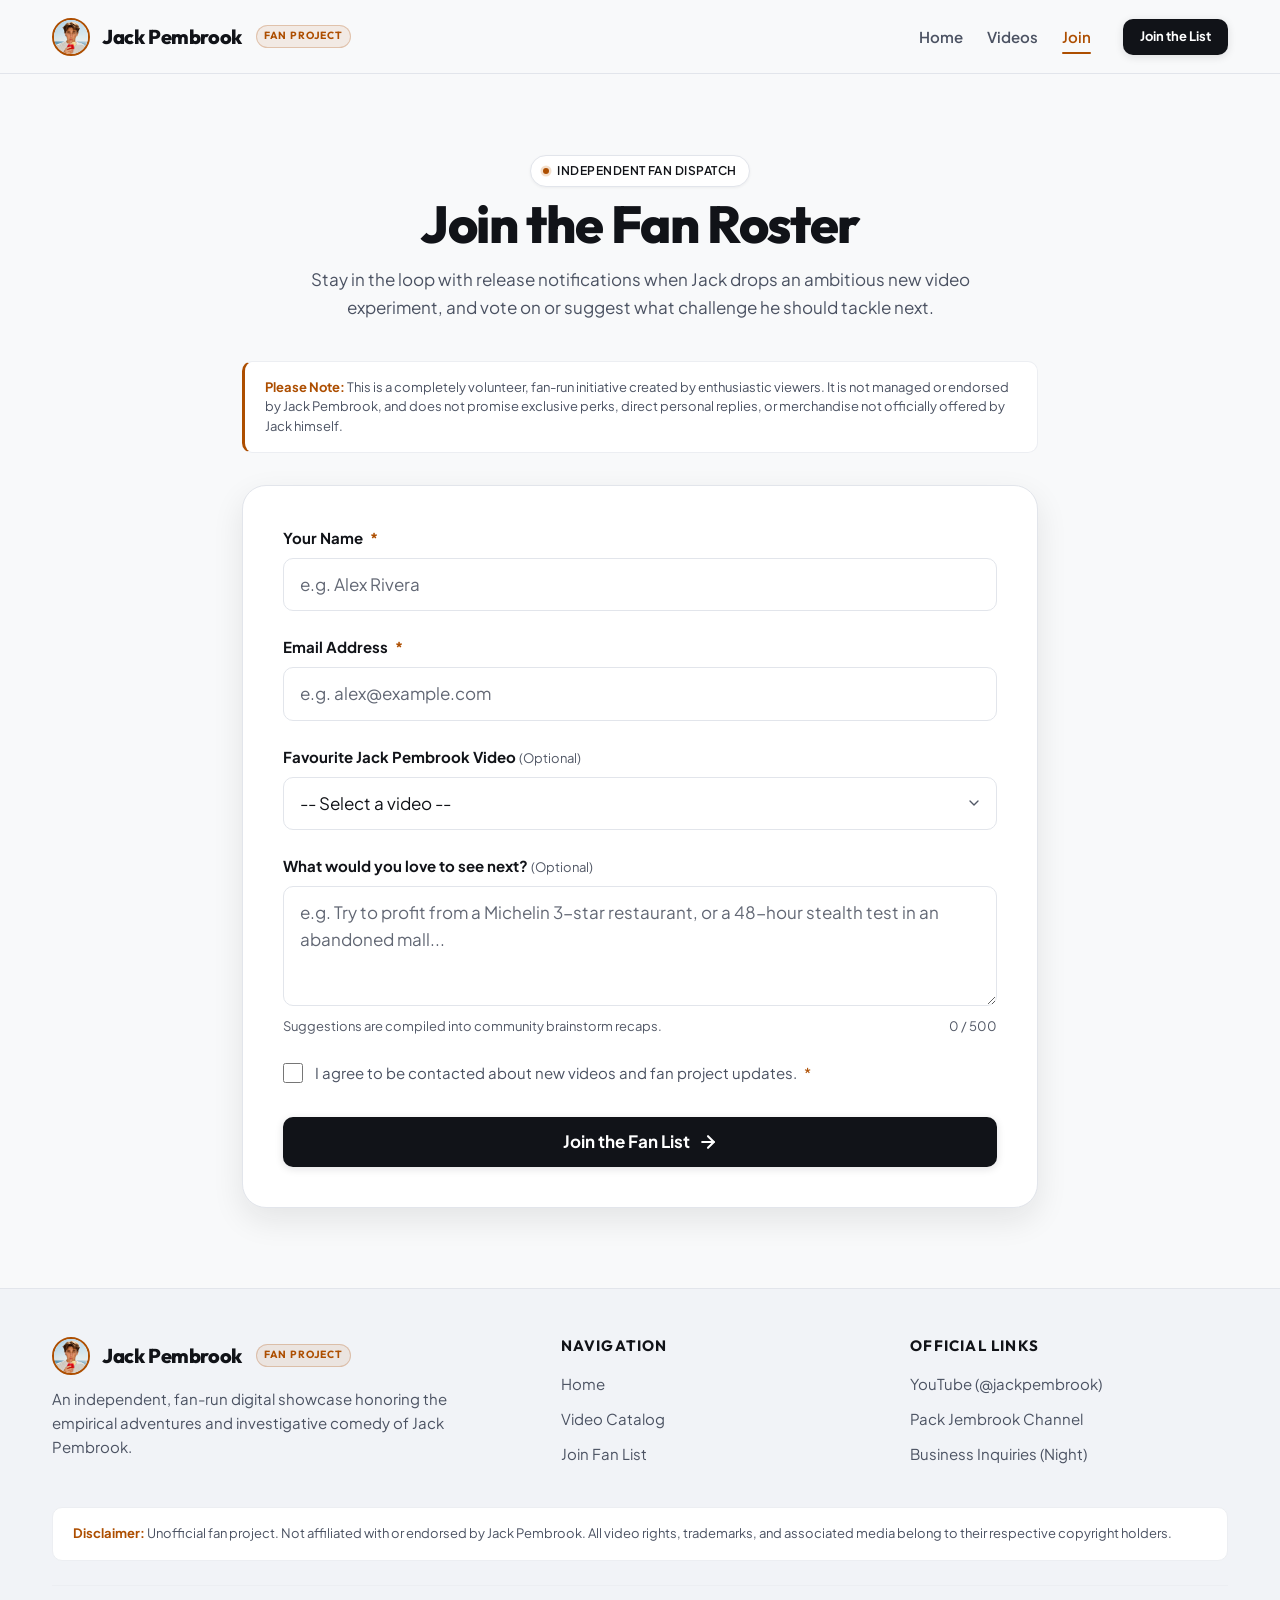
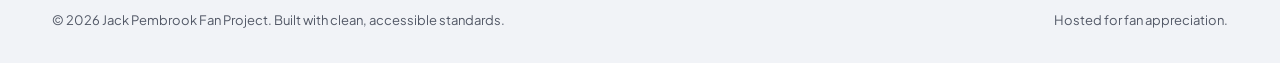
==== commit 16d527a0: "Update site content and interaction" ====
--- a/join.html
+++ b/join.html
@@ -5,7 +5,7 @@
   <meta name="viewport" content="width=device-width, initial-scale=1.0">
   <title>Join the Fan Community &amp; Suggest Ideas — Jack Pembrook Fan Platform</title>
   <meta name="description" content="Sign up for independent fan alerts, get heads-up notifications on new Jack Pembrook video drops, and suggest future challenge experiments.">
-  <meta name="theme-color" content="#08090d">
+  <meta name="theme-color" content="#f8f9fa">
 
   <!-- Open Graph / Social Meta -->
   <meta property="og:type" content="website">
@@ -65,7 +65,7 @@
   </header>
 
   <!-- Main Content -->
-  <main id="main" tabindex="-1">
+  <main id="main" tabindex="-1" role="main">
     <section class="section" aria-labelledby="join-page-title">
       <div class="container container--narrow">
         <div class="section-head section-head--center reveal">
@@ -89,8 +89,32 @@
           <!-- Live Status Announcer for Screen Readers & Inline Alerts -->
           <div id="form-status" class="form-alert" role="status" aria-live="polite" aria-atomic="true"></div>
 
-          <!-- Semantic Netlify-ready Progressive Enhancement Form -->
-          <form id="join-form" name="fan-signup" method="POST" action="/api/submit" data-netlify="true" netlify-honeypot="bot-field" novalidate aria-labelledby="form-heading">
+          <!-- Progressive Enhancement: No-JS Info Banner -->
+          <noscript>
+            <div class="form-alert form-alert--info is-visible" style="display: block; margin-bottom: var(--space-6);">
+              JavaScript is disabled in your browser. This form will submit reliably using standard HTTP POST.
+            </div>
+          </noscript>
+
+          <!-- Progressive Enhancement: Pure CSS Fallback Success Confirmation -->
+          <div id="submitted" class="form-success-card no-js-success-target" tabindex="-1" role="region" aria-label="Subscription confirmation">
+            <div class="form-success-icon" aria-hidden="true">
+              <svg width="34" height="34" viewBox="0 0 24 24" fill="none" stroke="currentColor" stroke-width="3" stroke-linecap="round" stroke-linejoin="round">
+                <polyline points="20 6 9 17 4 12"></polyline>
+              </svg>
+            </div>
+            <h2 class="section-title">Welcome aboard!</h2>
+            <p class="section-desc" style="max-width: 48ch;">
+              You are officially on the fan roster! Watch your inbox for upcoming video alerts and breakdown notes.
+            </p>
+            <div style="margin-top: var(--space-6); display: flex; gap: var(--space-4); flex-wrap: wrap; justify-content: center;">
+              <a href="videos.html" class="btn btn--primary">Browse Curated Videos</a>
+              <a href="index.html" class="btn btn--secondary">Back to Homepage</a>
+            </div>
+          </div>
+
+          <!-- Semantic Progressive Enhancement Form (novalidate applied via JS if scripts enabled) -->
+          <form id="join-form" name="fan-signup" method="POST" action="/api/submit" data-netlify="true" netlify-honeypot="bot-field" aria-labelledby="form-heading">
             <h2 id="form-heading" class="visually-hidden">Fan Registration Form</h2>
 
             <!-- Netlify Form Name -->
@@ -152,7 +176,7 @@
               <textarea id="suggestion" name="suggestion" class="form-textarea" maxlength="500" placeholder="e.g. Try to profit from a Michelin 3-star restaurant, or a 48-hour stealth test in an abandoned mall..." aria-describedby="suggestion-counter suggestion-error"></textarea>
               <div class="form-meta-row">
                 <span id="suggestion-counter" class="form-meta-hint">Suggestions are compiled into community brainstorm recaps.</span>
-                <span id="suggestion-count" aria-live="polite" aria-atomic="true">0 / 500</span>
+                <span id="suggestion-count">0 / 500</span>
               </div>
               <p id="suggestion-error" class="form-error-msg" role="alert" aria-live="assertive"></p>
             </div>
@@ -199,11 +223,13 @@
 
         <div>
           <h2 class="footer-col-title">Navigation</h2>
-          <ul class="footer-nav-list">
-            <li><a href="index.html" class="footer-nav-link">Home</a></li>
-            <li><a href="videos.html" class="footer-nav-link">Video Catalog</a></li>
-            <li><a href="join.html" class="footer-nav-link">Join Fan List</a></li>
-          </ul>
+          <nav aria-label="Footer Navigation">
+            <ul class="footer-nav-list">
+              <li><a href="index.html" class="footer-nav-link">Home</a></li>
+              <li><a href="videos.html" class="footer-nav-link">Video Catalog</a></li>
+              <li><a href="join.html" class="footer-nav-link">Join Fan List</a></li>
+            </ul>
+          </nav>
         </div>
 
         <div>
--- a/assets/css/styles.css
+++ b/assets/css/styles.css
@@ -10,25 +10,24 @@
   --color-bg-alt: #f1f3f7;
   --color-surface: #ffffff;
   --color-surface-hover: #fcfcfd;
-  --color-surface-active: #f1f3f7;
   --color-border: #e2e5eb;
   --color-border-subtle: #eceef2;
   --color-border-focus: #111318;
 
   --color-text-main: #111318;
   --color-text-muted: #4b5262;
-  --color-text-faint: #6b7280;
+  --color-text-faint: #525866;
   --color-text-inverse: #ffffff;
 
-  --color-accent: #c25e00;
-  --color-accent-hover: #9a4a00;
-  --color-accent-dim: rgba(194, 94, 0, 0.08);
-  --color-accent-glow: rgba(194, 94, 0, 0.18);
-
-  --color-success: #059669;
-  --color-success-bg: rgba(5, 150, 105, 0.08);
-  --color-error: #dc2626;
-  --color-error-bg: rgba(220, 38, 38, 0.08);
+  --color-accent: #ad4e00;
+  --color-accent-hover: #8f3e00;
+  --color-accent-dim: rgba(173, 78, 0, 0.09);
+  --color-accent-glow: rgba(173, 78, 0, 0.18);
+
+  --color-success: #047857;
+  --color-success-bg: rgba(4, 120, 87, 0.08);
+  --color-error: #b91c1c;
+  --color-error-bg: rgba(185, 28, 28, 0.08);
 
   /* --- Typography --- */
   --font-display: "Outfit", -apple-system, BlinkMacSystemFont, "Segoe UI", Roboto, sans-serif;
@@ -56,16 +55,14 @@
   --space-12: 3rem;    /* 48px */
   --space-16: 4rem;    /* 64px */
   --space-20: 5rem;    /* 80px */
-  --space-24: 6rem;    /* 96px */
 
   /* --- Radii & Shadows --- */
-  --radius-sm: 6px;
+  --radius-sm: 4px;
   --radius-md: 10px;
   --radius-lg: 16px;
   --radius-xl: 24px;
   --radius-full: 9999px;
 
-  --shadow-sm: 0 1px 3px rgba(17, 19, 24, 0.05);
   --shadow-md: 0 4px 16px rgba(17, 19, 24, 0.07);
   --shadow-lg: 0 12px 32px rgba(17, 19, 24, 0.09);
   --shadow-glow: 0 0 20px var(--color-accent-glow);
@@ -263,8 +260,14 @@
   color: var(--color-accent);
   padding: 2px 7px;
   border-radius: var(--radius-full);
-  border: 1px solid rgba(245, 158, 11, 0.3);
+  border: 1px solid rgba(173, 78, 0, 0.25);
   margin-left: 2px;
+}
+
+.nav-menu {
+  display: flex;
+  align-items: center;
+  gap: var(--space-8);
 }
 
 .nav-links {
@@ -434,26 +437,38 @@
   width: 100%;
 }
 
+.btn:disabled,
+.btn[disabled] {
+  opacity: 0.75;
+  cursor: not-allowed;
+  pointer-events: none;
+  transform: none !important;
+  box-shadow: none !important;
+}
+
 .badge {
   display: inline-flex;
   align-items: center;
   gap: var(--space-2);
-  font-size: var(--fs-xs);
-  font-weight: 700;
+  width: fit-content;
+  font-size: 0.75rem;
+  font-weight: 600;
+  letter-spacing: 0.04em;
   text-transform: uppercase;
-  letter-spacing: 0.06em;
-  padding: var(--space-1) var(--space-3);
+  padding: 5px 12px;
   border-radius: var(--radius-full);
-  background-color: var(--color-accent-dim);
-  color: var(--color-accent);
-  border: 1px solid rgba(245, 158, 11, 0.25);
+  background-color: var(--color-surface);
+  color: var(--color-text-main);
+  border: 1px solid var(--color-border);
+  box-shadow: 0 1px 3px rgba(17, 19, 24, 0.05);
 }
 
 .badge-dot {
-  width: 7px;
-  height: 7px;
+  width: 6px;
+  height: 6px;
   border-radius: var(--radius-full);
   background-color: var(--color-accent);
+  box-shadow: 0 0 0 2.5px rgba(194, 94, 0, 0.2);
 }
 
 /* ==========================================================================
@@ -520,6 +535,7 @@
 .hero-content {
   display: flex;
   flex-direction: column;
+  align-items: flex-start;
   gap: var(--space-6);
 }
 
@@ -807,7 +823,7 @@
 
 .video-card:hover {
   transform: translateY(-4px);
-  border-color: rgba(245, 158, 11, 0.4);
+  border-color: rgba(173, 78, 0, 0.35);
   box-shadow: var(--shadow-md);
 }
 
@@ -932,12 +948,12 @@
    CALL TO ACTION BAND
    ========================================================================== */
 .cta-band {
-  background: linear-gradient(135deg, var(--color-surface) 0%, var(--color-bg-alt) 100%);
+  background: var(--color-surface);
   border: 1px solid var(--color-border);
   border-radius: var(--radius-xl);
   padding: var(--space-12) var(--space-6);
   text-align: center;
-  box-shadow: var(--shadow-lg);
+  box-shadow: var(--shadow-md);
   display: flex;
   flex-direction: column;
   align-items: center;
@@ -998,7 +1014,7 @@
 .form-textarea {
   width: 100%;
   min-height: 48px;
-  background-color: var(--color-bg);
+  background-color: var(--color-surface);
   border: 1px solid var(--color-border);
   border-radius: var(--radius-md);
   padding: var(--space-3) var(--space-4);
@@ -1011,7 +1027,7 @@
 .form-select:focus,
 .form-textarea:focus {
   border-color: var(--color-border-focus);
-  box-shadow: 0 0 0 3px var(--color-accent-dim);
+  box-shadow: 0 0 0 3px rgba(17, 19, 24, 0.12);
   outline: none;
 }
 
@@ -1022,10 +1038,18 @@
   box-shadow: 0 0 0 3px var(--color-error-bg);
 }
 
+.form-input[aria-invalid="true"]:focus,
+.form-select[aria-invalid="true"]:focus,
+.form-textarea[aria-invalid="true"]:focus {
+  border-color: var(--color-error);
+  box-shadow: 0 0 0 3px rgba(225, 29, 72, 0.25);
+  outline: none;
+}
+
 .form-select {
   cursor: pointer;
   appearance: none;
-  background-image: url("data:image/svg+xml,%3Csvg xmlns='http://www.w3.org/2000/svg' width='16' height='16' viewBox='0 0 24 24' fill='none' stroke='%239aa1b2' stroke-width='2' stroke-linecap='round' stroke-linejoin='round'%3E%3Cpolyline points='6 9 12 15 18 9'%3E%3C/polyline%3E%3C/svg%3E");
+  background-image: url("data:image/svg+xml,%3Csvg xmlns='http://www.w3.org/2000/svg' width='16' height='16' viewBox='0 0 24 24' fill='none' stroke='%23525866' stroke-width='2' stroke-linecap='round' stroke-linejoin='round'%3E%3Cpolyline points='6 9 12 15 18 9'%3E%3C/polyline%3E%3C/svg%3E");
   background-repeat: no-repeat;
   background-position: right 14px center;
   padding-right: 40px;
@@ -1076,6 +1100,18 @@
   margin-top: 2px;
   cursor: pointer;
   flex-shrink: 0;
+  border-radius: var(--radius-sm);
+  transition: box-shadow var(--transition-fast), outline-offset var(--transition-fast);
+}
+
+.form-checkbox:focus-visible {
+  outline: 2px solid var(--color-accent);
+  outline-offset: 3px;
+}
+
+.form-checkbox[aria-invalid="true"] {
+  outline: 2px solid var(--color-error);
+  outline-offset: 2px;
 }
 
 /* Submission Alerts */
@@ -1090,14 +1126,20 @@
 
 .form-alert--error {
   background-color: var(--color-error-bg);
-  border: 1px solid rgba(244, 63, 94, 0.3);
-  color: #fecdd3;
+  border: 1px solid rgba(185, 28, 28, 0.25);
+  color: #991b1b;
 }
 
 .form-alert--success {
   background-color: var(--color-success-bg);
-  border: 1px solid rgba(16, 185, 129, 0.3);
-  color: #a7f3d0;
+  border: 1px solid rgba(4, 120, 87, 0.25);
+  color: #065f46;
+}
+
+.form-alert--info {
+  background-color: rgba(37, 99, 235, 0.08);
+  border: 1px solid rgba(37, 99, 235, 0.25);
+  color: #1e40af;
 }
 
 .form-alert.is-visible {
@@ -1111,6 +1153,16 @@
   flex-direction: column;
   align-items: center;
   gap: var(--space-4);
+}
+
+.form-success-card:focus {
+  outline: none;
+}
+
+.form-success-card:focus-visible {
+  outline: 2px solid var(--color-accent);
+  outline-offset: 4px;
+  border-radius: var(--radius-md);
 }
 
 .form-success-icon {
@@ -1129,16 +1181,33 @@
 }
 
 .spinner {
+  display: inline-block;
   width: 18px;
   height: 18px;
-  border: 2px solid rgba(8, 9, 13, 0.3);
-  border-top-color: var(--color-text-inverse);
+  border: 2.5px solid rgba(255, 255, 255, 0.35);
+  border-top-color: #ffffff;
   border-radius: 50%;
   animation: spin 0.7s linear infinite;
+  vertical-align: middle;
+  flex-shrink: 0;
+  margin-right: var(--space-2);
 }
 
 @keyframes spin {
   to { transform: rotate(360deg); }
+}
+
+/* Progressive Enhancement: Pure CSS No-JS Target Fallback */
+.no-js-success-target {
+  display: none;
+}
+
+.no-js-success-target:target {
+  display: flex;
+}
+
+.no-js-success-target:target ~ form {
+  display: none !important;
 }
 
 /* ==========================================================================
